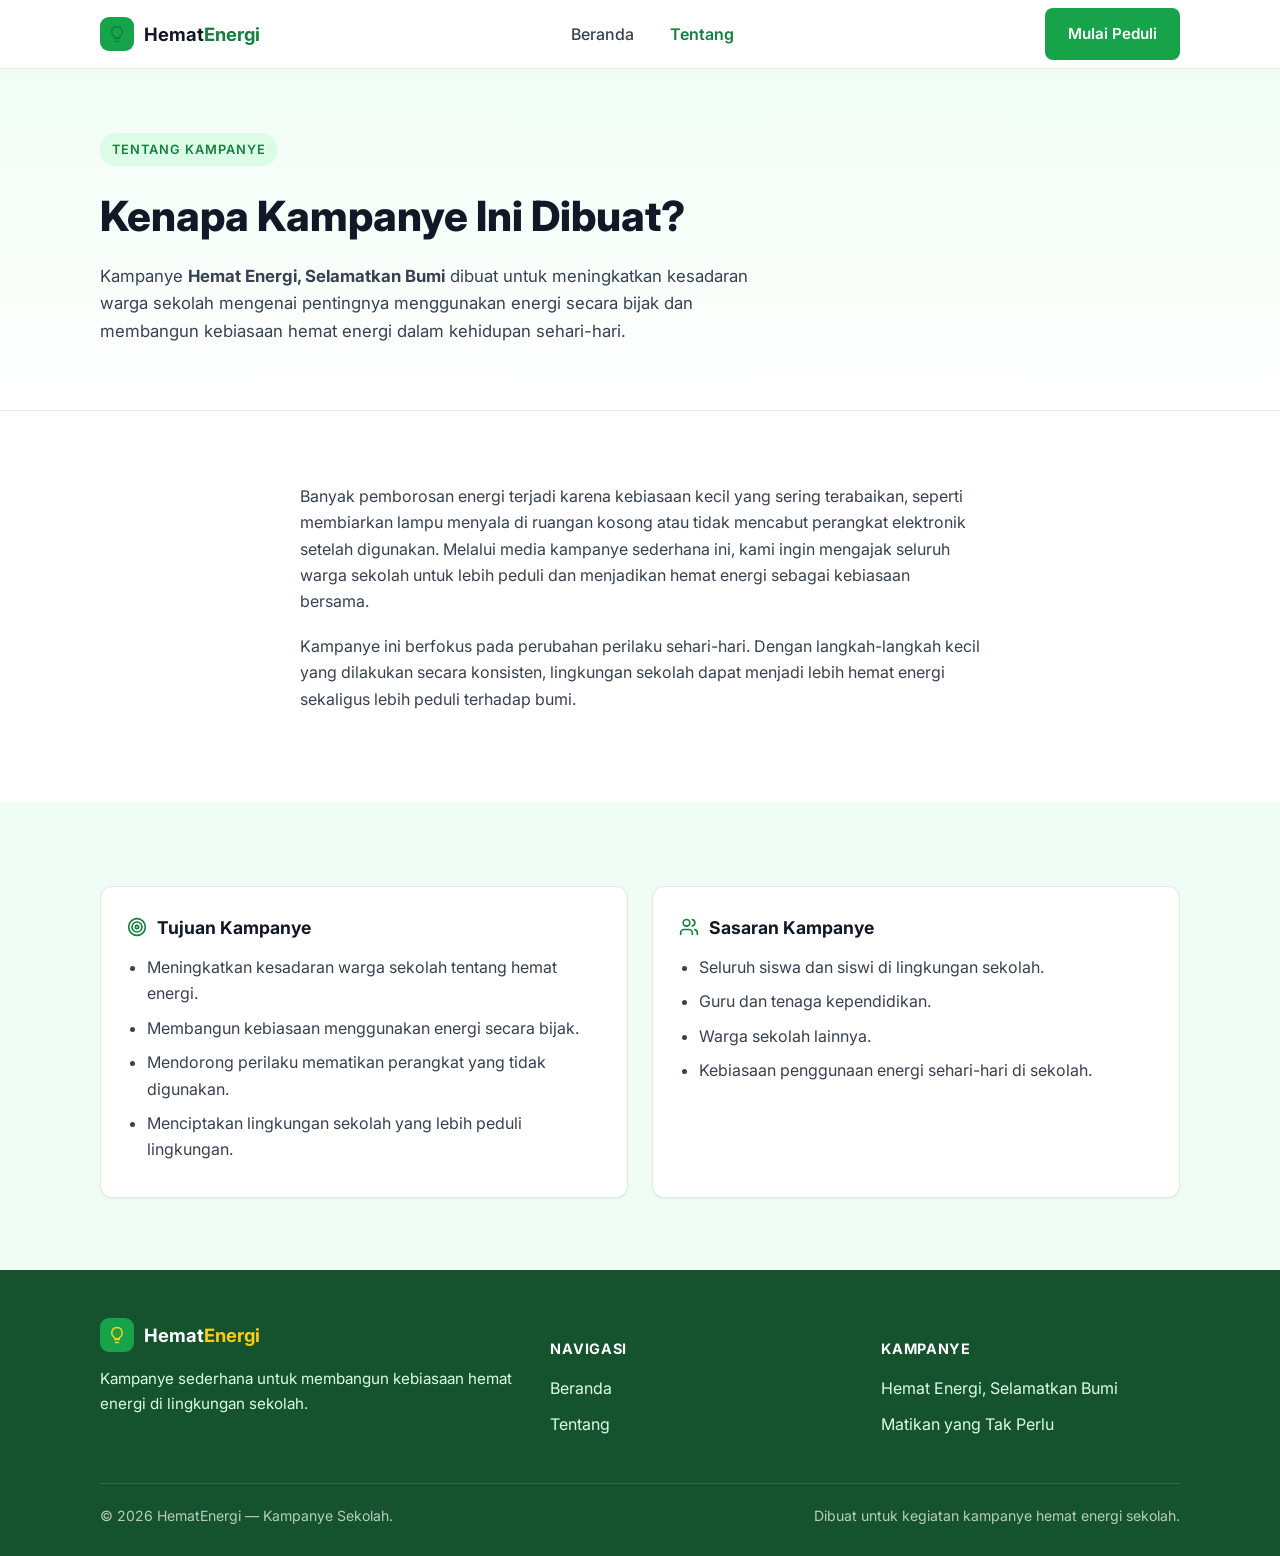
==== tentang.html @ 04ebcbec "first commit" ====
<!DOCTYPE html>
<html lang="id">
  <head>
    <meta charset="UTF-8" />
    <meta name="viewport" content="width=device-width, initial-scale=1.0" />
    <title>Tentang — Hemat Energi, Selamatkan Bumi</title>
    <meta
      name="description"
      content="Tentang kampanye Hemat Energi, Selamatkan Bumi: tujuan, sasaran, dan identitas pembuat kampanye hemat energi di lingkungan sekolah."
    />
    <meta name="theme-color" content="#15803d" />
    <link rel="preconnect" href="https://fonts.googleapis.com" />
    <link rel="preconnect" href="https://fonts.gstatic.com" crossorigin />
    <link
      href="https://fonts.googleapis.com/css2?family=Inter:wght@400;500;600;700;800&display=swap"
      rel="stylesheet"
    />
    <link rel="stylesheet" href="css/style.css" />
  </head>
  <body>
    <!-- ===================== NAVBAR ===================== -->
    <header class="navbar">
      <div class="container navbar__inner">
        <a class="brand" href="index.html" aria-label="HematEnergi - Beranda">
          <span class="brand__mark" aria-hidden="true">
            <svg viewBox="0 0 24 24" fill="none" stroke="currentColor" stroke-width="2" stroke-linecap="round" stroke-linejoin="round">
              <path d="M9 18h6" /><path d="M10 22h4" />
              <path d="M12 2a7 7 0 0 0-4 12.7c.6.5 1 1.3 1 2.1V17h6v-.2c0-.8.4-1.6 1-2.1A7 7 0 0 0 12 2Z" />
            </svg>
          </span>
          <strong>Hemat<span>Energi</span></strong>
        </a>

        <nav aria-label="Navigasi utama">
          <ul class="nav-links" id="navLinks">
            <li><a href="index.html">Beranda</a></li>
            <li><a href="tentang.html" class="is-active">Tentang</a></li>
          </ul>
        </nav>

        <div class="nav-actions">
          <a href="index.html#kampanye" class="btn btn--primary">Mulai Peduli</a>
          <button
            class="nav-toggle"
            aria-label="Buka menu navigasi"
            aria-controls="navLinks"
            aria-expanded="false"
          >
            <span></span>
            <span></span>
            <span></span>
          </button>
        </div>
      </div>
    </header>

    <main>
      <!-- ===================== PAGE HEADER ===================== -->
      <section class="page-header">
        <div class="container reveal">
          <span class="eyebrow">Tentang Kampanye</span>
          <h1>Kenapa Kampanye Ini Dibuat?</h1>
          <p>
            Kampanye <strong>Hemat Energi, Selamatkan Bumi</strong> dibuat untuk
            meningkatkan kesadaran warga sekolah mengenai pentingnya menggunakan
            energi secara bijak dan membangun kebiasaan hemat energi dalam
            kehidupan sehari-hari.
          </p>
        </div>
      </section>

      <!-- ===================== DESKRIPSI ===================== -->
      <section class="section">
        <div class="container prose reveal" style="max-width: 72ch;">
          <p>
            Banyak pemborosan energi terjadi karena kebiasaan kecil yang sering
            terabaikan, seperti membiarkan lampu menyala di ruangan kosong atau
            tidak mencabut perangkat elektronik setelah digunakan. Melalui media
            kampanye sederhana ini, kami ingin mengajak seluruh warga sekolah
            untuk lebih peduli dan menjadikan hemat energi sebagai kebiasaan
            bersama.
          </p>
          <p>
            Kampanye ini berfokus pada perubahan perilaku sehari-hari. Dengan
            langkah-langkah kecil yang dilakukan secara konsisten, lingkungan
            sekolah dapat menjadi lebih hemat energi sekaligus lebih peduli
            terhadap bumi.
          </p>
        </div>
      </section>

      <!-- ===================== TUJUAN & SASARAN ===================== -->
      <section class="section section--muted" style="padding-top: 0;">
        <div class="container" style="padding-top: 72px;">
          <div class="about__grid">
            <div class="panel reveal">
              <h3>
                <svg viewBox="0 0 24 24" fill="none" stroke="currentColor" stroke-width="2" stroke-linecap="round" stroke-linejoin="round" aria-hidden="true">
                  <circle cx="12" cy="12" r="10" />
                  <circle cx="12" cy="12" r="6" />
                  <circle cx="12" cy="12" r="2" />
                </svg>
                Tujuan Kampanye
              </h3>
              <ul>
                <li>Meningkatkan kesadaran warga sekolah tentang hemat energi.</li>
                <li>Membangun kebiasaan menggunakan energi secara bijak.</li>
                <li>Mendorong perilaku mematikan perangkat yang tidak digunakan.</li>
                <li>Menciptakan lingkungan sekolah yang lebih peduli lingkungan.</li>
              </ul>
            </div>

            <div class="panel reveal">
              <h3>
                <svg viewBox="0 0 24 24" fill="none" stroke="currentColor" stroke-width="2" stroke-linecap="round" stroke-linejoin="round" aria-hidden="true">
                  <path d="M16 21v-2a4 4 0 0 0-4-4H6a4 4 0 0 0-4 4v2" />
                  <circle cx="9" cy="7" r="4" />
                  <path d="M22 21v-2a4 4 0 0 0-3-3.87" />
                  <path d="M16 3.13a4 4 0 0 1 0 7.75" />
                </svg>
                Sasaran Kampanye
              </h3>
              <ul>
                <li>Seluruh siswa dan siswi di lingkungan sekolah.</li>
                <li>Guru dan tenaga kependidikan.</li>
                <li>Warga sekolah lainnya.</li>
                <li>Kebiasaan penggunaan energi sehari-hari di sekolah.</li>
              </ul>
            </div>
          </div>
      </section>
    </main>

    <!-- ===================== FOOTER ===================== -->
    <footer class="footer">
      <div class="container">
        <div class="footer__grid">
          <div>
            <a class="brand" href="index.html">
              <span class="brand__mark" aria-hidden="true">
                <svg viewBox="0 0 24 24" fill="none" stroke="currentColor" stroke-width="2" stroke-linecap="round" stroke-linejoin="round">
                  <path d="M9 18h6" /><path d="M10 22h4" />
                  <path d="M12 2a7 7 0 0 0-4 12.7c.6.5 1 1.3 1 2.1V17h6v-.2c0-.8.4-1.6 1-2.1A7 7 0 0 0 12 2Z" />
                </svg>
              </span>
              <strong>Hemat<span>Energi</span></strong>
            </a>
            <p class="footer__about">
              Kampanye sederhana untuk membangun kebiasaan hemat energi di
              lingkungan sekolah.
            </p>
          </div>

          <div>
            <h4>Navigasi</h4>
            <ul>
              <li><a href="index.html">Beranda</a></li>
              <li><a href="tentang.html">Tentang</a></li>
            </ul>
          </div>

          <div>
            <h4>Kampanye</h4>
            <ul>
              <li>Hemat Energi, Selamatkan Bumi</li>
              <li>Matikan yang Tak Perlu</li>
            </ul>
          </div>
        </div>

        <div class="footer__bottom">
          <span>&copy; <span data-year>2026</span> HematEnergi — Kampanye Sekolah.</span>
          <span>Dibuat untuk kegiatan kampanye hemat energi sekolah.</span>
        </div>
      </div>
    </footer>

    <script src="js/script.js"></script>
  </body>
</html>
---- css/style.css ----
/* =========================================================
   Hemat Energi, Selamatkan Bumi — Fase 1
   Stylesheet utama
   ========================================================= */

/* ---------- Design Tokens ---------- */
:root {
  --green-900: #14532d;
  --green-700: #15803d;
  --green-600: #16a34a;
  --green-100: #dcfce7;
  --green-50: #f0fdf4;

  --yellow-500: #eab308;
  --yellow-400: #facc15;
  --yellow-100: #fef9c3;

  --white: #ffffff;
  --ink-900: #111827;
  --ink-700: #374151;
  --ink-500: #6b7280;
  --line: #e5e7eb;

  --radius: 12px;
  --radius-sm: 8px;
  --shadow-sm: 0 1px 2px rgba(17, 24, 39, 0.06);
  --shadow-md: 0 6px 18px rgba(17, 24, 39, 0.08);

  --container: 1120px;
  --font: "Inter", system-ui, -apple-system, "Segoe UI", Roboto, Helvetica, Arial, sans-serif;
}

/* ---------- Reset ---------- */
*,
*::before,
*::after {
  box-sizing: border-box;
}

html {
  scroll-behavior: smooth;
}

body {
  margin: 0;
  font-family: var(--font);
  color: var(--ink-900);
  background-color: var(--white);
  line-height: 1.65;
  -webkit-font-smoothing: antialiased;
}

img {
  max-width: 100%;
  height: auto;
  display: block;
}

a {
  color: inherit;
  text-decoration: none;
}

h1,
h2,
h3,
p {
  margin: 0;
}

/* ---------- Layout Helpers ---------- */
.container {
  width: 100%;
  max-width: var(--container);
  margin-inline: auto;
  padding-inline: 20px;
}

.section {
  padding-block: 72px;
}

.section--muted {
  background-color: var(--green-50);
}

.eyebrow {
  display: inline-block;
  font-size: 0.8rem;
  font-weight: 600;
  letter-spacing: 0.08em;
  text-transform: uppercase;
  color: var(--green-700);
  background-color: var(--green-100);
  padding: 6px 12px;
  border-radius: 999px;
  margin-bottom: 16px;
}

.section-title {
  font-size: clamp(1.5rem, 3vw, 2.1rem);
  font-weight: 700;
  color: var(--ink-900);
  line-height: 1.2;
}

.section-text {
  color: var(--ink-700);
  font-size: 1.02rem;
  max-width: 62ch;
}

/* ---------- Buttons ---------- */
.btn {
  display: inline-flex;
  align-items: center;
  justify-content: center;
  gap: 8px;
  font-weight: 600;
  font-size: 0.95rem;
  padding: 12px 22px;
  border-radius: var(--radius-sm);
  border: 1px solid transparent;
  cursor: pointer;
  transition: background-color 0.2s ease, color 0.2s ease,
    border-color 0.2s ease, transform 0.15s ease;
}

.btn--primary {
  background-color: var(--green-600);
  color: var(--white);
}

.btn--primary:hover {
  background-color: var(--green-700);
  transform: translateY(-1px);
}

.btn--accent {
  background-color: var(--yellow-400);
  color: var(--ink-900);
}

.btn--accent:hover {
  background-color: var(--yellow-500);
  transform: translateY(-1px);
}

.btn--ghost {
  background-color: transparent;
  color: var(--green-700);
  border-color: var(--green-600);
}

.btn--ghost:hover {
  background-color: var(--green-50);
}

/* ---------- Navbar ---------- */
.navbar {
  position: sticky;
  top: 0;
  z-index: 50;
  background-color: rgba(255, 255, 255, 0.92);
  backdrop-filter: saturate(160%) blur(6px);
  border-bottom: 1px solid var(--line);
}

.navbar__inner {
  display: flex;
  align-items: center;
  justify-content: space-between;
  height: 68px;
}

.brand {
  display: flex;
  align-items: center;
  gap: 10px;
  font-weight: 700;
  font-size: 1.15rem;
  color: var(--ink-900);
}

.brand__mark {
  display: inline-flex;
  align-items: center;
  justify-content: center;
  width: 34px;
  height: 34px;
  border-radius: 9px;
  background-color: var(--green-600);
  color: var(--white);
}

.brand__mark svg {
  width: 18px;
  height: 18px;
}

.brand strong {
  font-weight: 700;
}
.brand span {
  color: var(--green-700);
}

.nav-links {
  display: flex;
  align-items: center;
  gap: 8px;
  list-style: none;
  margin: 0;
  padding: 0;
}

.nav-links a {
  display: inline-block;
  padding: 8px 14px;
  border-radius: var(--radius-sm);
  font-weight: 500;
  color: var(--ink-700);
  transition: color 0.2s ease, background-color 0.2s ease;
}

.nav-links a:hover {
  color: var(--green-700);
  background-color: var(--green-50);
}

.nav-links a.is-active {
  color: var(--green-700);
  font-weight: 600;
}

.nav-actions {
  display: flex;
  align-items: center;
  gap: 12px;
}

/* Hamburger */
.nav-toggle {
  display: none;
  flex-direction: column;
  justify-content: center;
  gap: 5px;
  width: 42px;
  height: 42px;
  border: 1px solid var(--line);
  border-radius: var(--radius-sm);
  background-color: var(--white);
  cursor: pointer;
}

.nav-toggle span {
  display: block;
  width: 20px;
  height: 2px;
  margin-inline: auto;
  background-color: var(--ink-900);
  transition: transform 0.25s ease, opacity 0.2s ease;
}

/* ---------- Hero ---------- */
.hero {
  padding-block: 80px;
  background: linear-gradient(180deg, var(--green-50) 0%, var(--white) 100%);
}

.hero__grid {
  display: grid;
  grid-template-columns: 1.05fr 0.95fr;
  gap: 48px;
  align-items: center;
}

.hero__title {
  font-size: clamp(2rem, 4.5vw, 3rem);
  font-weight: 800;
  line-height: 1.12;
  letter-spacing: -0.01em;
  color: var(--ink-900);
}

.hero__title em {
  font-style: normal;
  color: var(--green-700);
}

.hero__tagline {
  margin-top: 18px;
  font-size: 1.1rem;
  font-weight: 600;
  color: var(--green-700);
}

.hero__desc {
  margin-top: 14px;
  font-size: 1.05rem;
  color: var(--ink-700);
  max-width: 54ch;
}

.hero__actions {
  margin-top: 28px;
  display: flex;
  flex-wrap: wrap;
  gap: 14px;
}

.hero__media {
  position: relative;
}

.hero__media img {
  width: 100%;
  border-radius: var(--radius);
  box-shadow: var(--shadow-md);
  object-fit: cover;
  aspect-ratio: 4 / 3;
}

.hero__badge {
  position: absolute;
  left: 18px;
  bottom: 18px;
  display: flex;
  align-items: center;
  gap: 10px;
  background-color: var(--white);
  border: 1px solid var(--line);
  border-radius: var(--radius-sm);
  padding: 10px 14px;
  box-shadow: var(--shadow-sm);
  font-size: 0.9rem;
  font-weight: 600;
  color: var(--ink-900);
}

.hero__badge .dot {
  width: 10px;
  height: 10px;
  border-radius: 50%;
  background-color: var(--yellow-400);
}

/* ---------- Info / Why ---------- */
.info__grid {
  display: grid;
  grid-template-columns: 0.9fr 1.1fr;
  gap: 48px;
  align-items: center;
}

.info__media img {
  width: 100%;
  border-radius: var(--radius);
  box-shadow: var(--shadow-sm);
  object-fit: cover;
  aspect-ratio: 4 / 3;
}

.info__body .section-title {
  margin-bottom: 16px;
}

/* Simple value cards (perilaku, bukan data) */
.cards {
  display: grid;
  grid-template-columns: repeat(3, 1fr);
  gap: 20px;
  margin-top: 44px;
}

.card {
  background-color: var(--white);
  border: 1px solid var(--line);
  border-radius: var(--radius);
  padding: 24px;
  box-shadow: var(--shadow-sm);
  transition: transform 0.2s ease, box-shadow 0.2s ease;
}

.card:hover {
  transform: translateY(-3px);
  box-shadow: var(--shadow-md);
}

.card__icon {
  display: inline-flex;
  align-items: center;
  justify-content: center;
  width: 44px;
  height: 44px;
  border-radius: 10px;
  background-color: var(--green-100);
  color: var(--green-700);
  margin-bottom: 14px;
}

.card__icon svg {
  width: 22px;
  height: 22px;
}

.card h3 {
  font-size: 1.05rem;
  font-weight: 700;
  margin-bottom: 6px;
}

.card p {
  color: var(--ink-500);
  font-size: 0.95rem;
}

/* ---------- CTA strip ---------- */
.cta {
  background-color: var(--green-700);
  color: var(--white);
  border-radius: var(--radius);
  padding: 44px;
  display: flex;
  align-items: center;
  justify-content: space-between;
  gap: 24px;
  flex-wrap: wrap;
}

.cta h2 {
  font-size: clamp(1.3rem, 2.5vw, 1.7rem);
  font-weight: 700;
}

.cta p {
  color: var(--green-100);
  margin-top: 6px;
  max-width: 48ch;
}

/* ---------- Page header (Tentang) ---------- */
.page-header {
  background: linear-gradient(180deg, var(--green-50) 0%, var(--white) 100%);
  padding-block: 64px;
  border-bottom: 1px solid var(--line);
}

.page-header h1 {
  font-size: clamp(1.8rem, 4vw, 2.6rem);
  font-weight: 800;
  color: var(--ink-900);
}

.page-header p {
  margin-top: 12px;
  color: var(--ink-700);
  font-size: 1.05rem;
  max-width: 60ch;
}

/* ---------- About content ---------- */
.prose h2 {
  font-size: 1.4rem;
  font-weight: 700;
  margin-bottom: 12px;
  color: var(--ink-900);
}

.prose p {
  color: var(--ink-700);
  margin-bottom: 18px;
}

.about__grid {
  display: grid;
  grid-template-columns: repeat(2, 1fr);
  gap: 24px;
  margin-top: 12px;
}

.panel {
  background-color: var(--white);
  border: 1px solid var(--line);
  border-radius: var(--radius);
  padding: 26px;
  box-shadow: var(--shadow-sm);
}

.panel h3 {
  display: flex;
  align-items: center;
  gap: 10px;
  font-size: 1.1rem;
  font-weight: 700;
  margin-bottom: 12px;
}

.panel h3 svg {
  width: 20px;
  height: 20px;
  color: var(--green-700);
}

.panel ul {
  margin: 0;
  padding-left: 20px;
  color: var(--ink-700);
}

.panel ul li {
  margin-bottom: 8px;
}

/* Identity table */
.identity {
  margin-top: 28px;
  border: 1px solid var(--line);
  border-radius: var(--radius);
  overflow: hidden;
}

.identity__head {
  background-color: var(--green-700);
  color: var(--white);
  padding: 16px 22px;
  font-weight: 700;
}

.identity dl {
  margin: 0;
  display: grid;
  grid-template-columns: 220px 1fr;
}

.identity dt,
.identity dd {
  margin: 0;
  padding: 14px 22px;
  border-top: 1px solid var(--line);
}

.identity dt {
  font-weight: 600;
  color: var(--ink-900);
  background-color: var(--green-50);
}

.identity dd {
  color: var(--ink-700);
}

/* ---------- Footer ---------- */
.footer {
  background-color: var(--green-900);
  color: var(--green-100);
  padding-block: 48px 28px;
}

.footer__grid {
  display: grid;
  grid-template-columns: 1.4fr 1fr 1fr;
  gap: 32px;
}

.footer .brand {
  color: var(--white);
}

.footer .brand span {
  color: var(--yellow-400);
}

.footer__about {
  margin-top: 14px;
  color: var(--green-100);
  max-width: 42ch;
  font-size: 0.95rem;
}

.footer h4 {
  color: var(--white);
  font-size: 0.9rem;
  letter-spacing: 0.05em;
  text-transform: uppercase;
  margin-bottom: 14px;
}

.footer ul {
  list-style: none;
  margin: 0;
  padding: 0;
}

.footer ul li {
  margin-bottom: 10px;
}

.footer ul a {
  color: var(--green-100);
  transition: color 0.2s ease;
}

.footer ul a:hover {
  color: var(--yellow-400);
}

.footer__bottom {
  margin-top: 36px;
  padding-top: 20px;
  border-top: 1px solid rgba(255, 255, 255, 0.12);
  display: flex;
  align-items: center;
  justify-content: space-between;
  gap: 12px;
  flex-wrap: wrap;
  font-size: 0.88rem;
  color: rgba(255, 255, 255, 0.7);
}

/* ---------- Subtle reveal animation ---------- */
.reveal {
  opacity: 0;
  transform: translateY(16px);
  transition: opacity 0.6s ease, transform 0.6s ease;
}

.reveal.is-visible {
  opacity: 1;
  transform: none;
}

@media (prefers-reduced-motion: reduce) {
  html {
    scroll-behavior: auto;
  }
  .reveal {
    opacity: 1;
    transform: none;
    transition: none;
  }
}

/* =========================================================
   Responsive
   ========================================================= */
@media (max-width: 900px) {
  .hero__grid,
  .info__grid {
    grid-template-columns: 1fr;
    gap: 36px;
  }

  .info__media {
    order: -1;
  }

  .cards {
    grid-template-columns: 1fr 1fr;
  }

  .footer__grid {
    grid-template-columns: 1fr 1fr;
  }
}

@media (max-width: 720px) {
  .nav-toggle {
    display: flex;
  }

  .nav-links {
    position: absolute;
    top: 68px;
    left: 0;
    right: 0;
    flex-direction: column;
    align-items: stretch;
    gap: 4px;
    background-color: var(--white);
    border-bottom: 1px solid var(--line);
    padding: 12px 20px 18px;
    box-shadow: var(--shadow-md);
    display: none;
  }

  .nav-links.is-open {
    display: flex;
  }

  .nav-links a {
    padding: 12px 14px;
  }

  /* Keep CTA button visible in navbar but hide on very small screens */
  .nav-actions .btn {
    padding: 10px 16px;
    font-size: 0.9rem;
  }
}

@media (max-width: 560px) {
  .section {
    padding-block: 52px;
  }

  .cards,
  .about__grid,
  .footer__grid {
    grid-template-columns: 1fr;
  }

  .identity dl {
    grid-template-columns: 1fr;
  }

  .identity dt {
    border-top: 1px solid var(--line);
  }

  .identity dd {
    border-top: none;
    padding-top: 4px;
  }

  .cta {
    padding: 28px;
  }

  .hero__actions {
    width: 100%;
  }

  .hero__actions .btn {
    flex: 1 1 auto;
  }
}
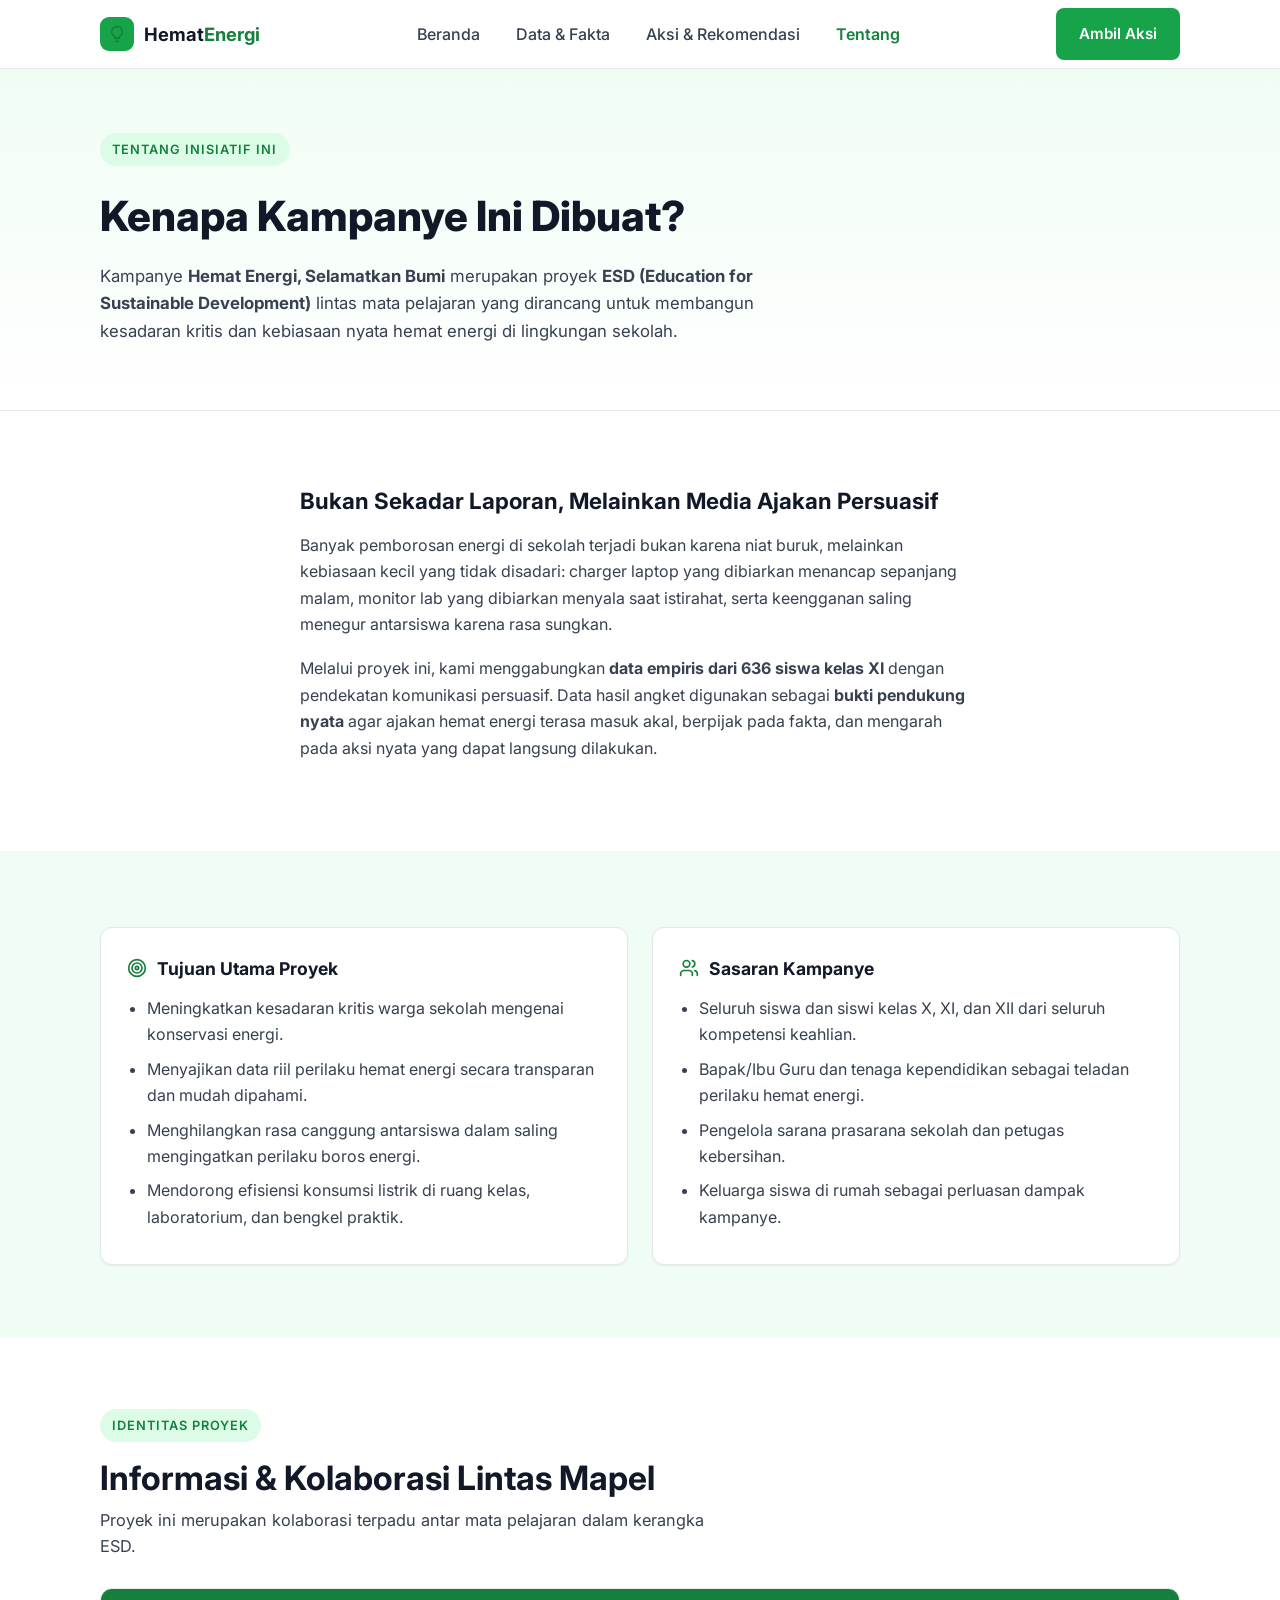
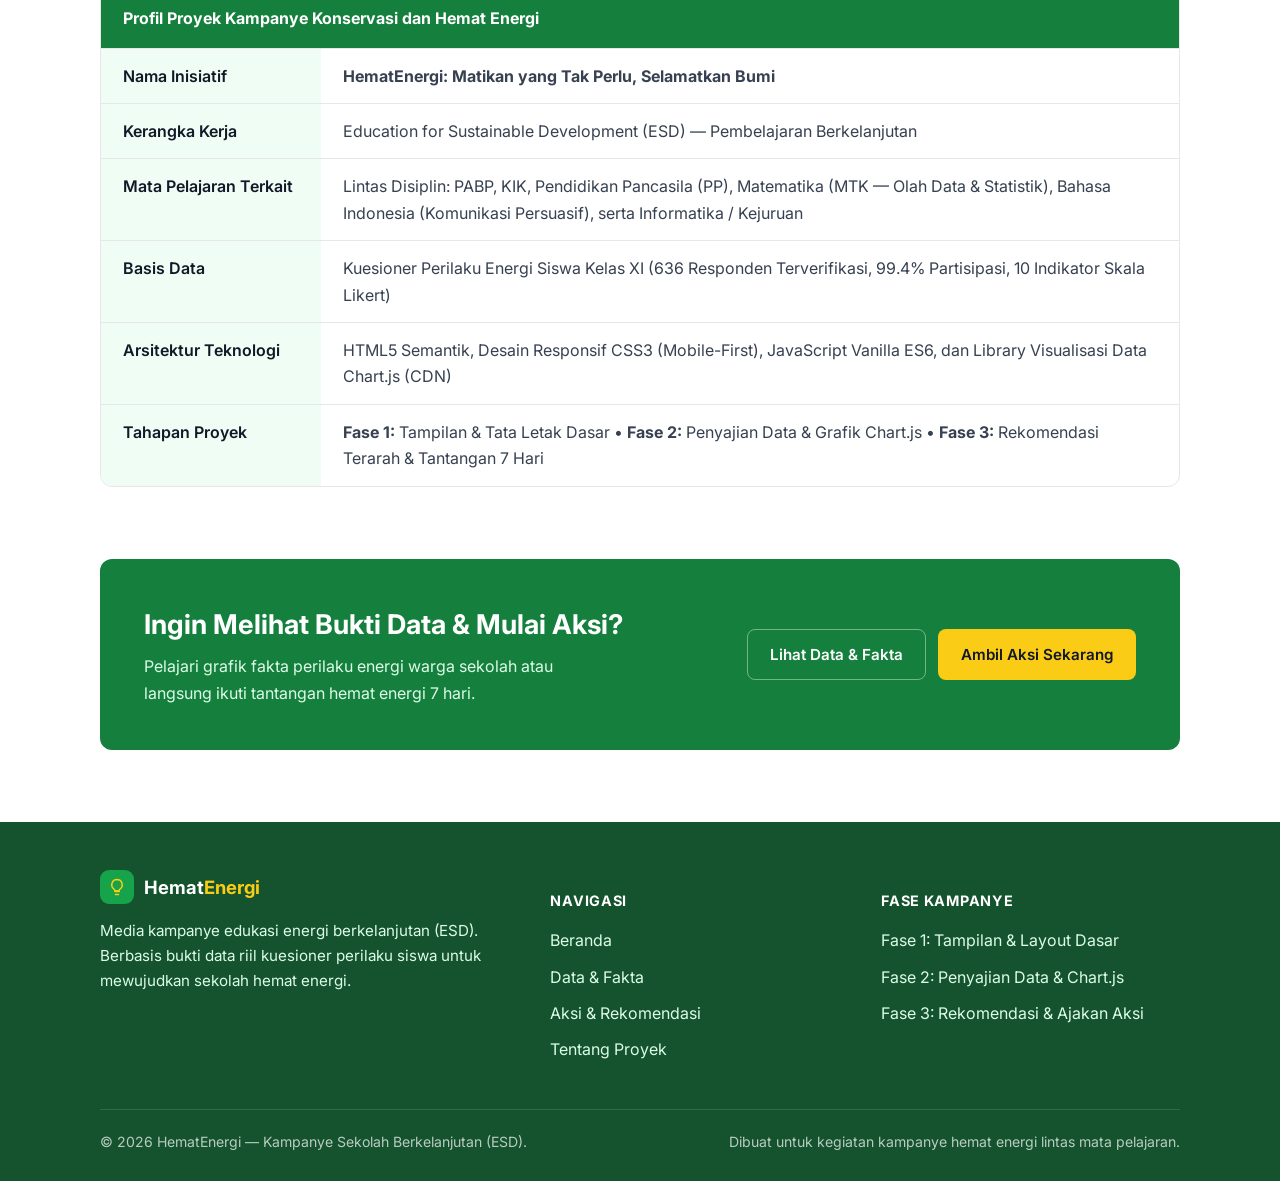
==== commit cf978ba9: "Update kampanye hemat energi" ====
--- a/tentang.html
+++ b/tentang.html
@@ -6,7 +6,7 @@
     <title>Tentang — Hemat Energi, Selamatkan Bumi</title>
     <meta
       name="description"
-      content="Tentang kampanye Hemat Energi, Selamatkan Bumi: tujuan, sasaran, dan identitas pembuat kampanye hemat energi di lingkungan sekolah."
+      content="Tentang kampanye Hemat Energi, Selamatkan Bumi: latar belakang proyek ESD, mata pelajaran lintas disiplin, tujuan, dan identitas proyek sekolah."
     />
     <meta name="theme-color" content="#15803d" />
     <link rel="preconnect" href="https://fonts.googleapis.com" />
@@ -24,7 +24,8 @@
         <a class="brand" href="index.html" aria-label="HematEnergi - Beranda">
           <span class="brand__mark" aria-hidden="true">
             <svg viewBox="0 0 24 24" fill="none" stroke="currentColor" stroke-width="2" stroke-linecap="round" stroke-linejoin="round">
-              <path d="M9 18h6" /><path d="M10 22h4" />
+              <path d="M9 18h6" />
+              <path d="M10 22h4" />
               <path d="M12 2a7 7 0 0 0-4 12.7c.6.5 1 1.3 1 2.1V17h6v-.2c0-.8.4-1.6 1-2.1A7 7 0 0 0 12 2Z" />
             </svg>
           </span>
@@ -34,12 +35,14 @@
         <nav aria-label="Navigasi utama">
           <ul class="nav-links" id="navLinks">
             <li><a href="index.html">Beranda</a></li>
+            <li><a href="data.html">Data &amp; Fakta</a></li>
+            <li><a href="aksi.html">Aksi &amp; Rekomendasi</a></li>
             <li><a href="tentang.html" class="is-active">Tentang</a></li>
           </ul>
         </nav>
 
         <div class="nav-actions">
-          <a href="index.html#kampanye" class="btn btn--primary">Mulai Peduli</a>
+          <a href="aksi.html" class="btn btn--primary">Ambil Aksi</a>
           <button
             class="nav-toggle"
             aria-label="Buka menu navigasi"
@@ -58,13 +61,12 @@
       <!-- ===================== PAGE HEADER ===================== -->
       <section class="page-header">
         <div class="container reveal">
-          <span class="eyebrow">Tentang Kampanye</span>
+          <span class="eyebrow">Tentang Inisiatif Ini</span>
           <h1>Kenapa Kampanye Ini Dibuat?</h1>
           <p>
-            Kampanye <strong>Hemat Energi, Selamatkan Bumi</strong> dibuat untuk
-            meningkatkan kesadaran warga sekolah mengenai pentingnya menggunakan
-            energi secara bijak dan membangun kebiasaan hemat energi dalam
-            kehidupan sehari-hari.
+            Kampanye <strong>Hemat Energi, Selamatkan Bumi</strong> merupakan proyek 
+            <strong>ESD (Education for Sustainable Development)</strong> lintas mata pelajaran 
+            yang dirancang untuk membangun kesadaran kritis dan kebiasaan nyata hemat energi di lingkungan sekolah.
           </p>
         </div>
       </section>
@@ -72,26 +74,24 @@
       <!-- ===================== DESKRIPSI ===================== -->
       <section class="section">
         <div class="container prose reveal" style="max-width: 72ch;">
+          <h2>Bukan Sekadar Laporan, Melainkan Media Ajakan Persuasif</h2>
           <p>
-            Banyak pemborosan energi terjadi karena kebiasaan kecil yang sering
-            terabaikan, seperti membiarkan lampu menyala di ruangan kosong atau
-            tidak mencabut perangkat elektronik setelah digunakan. Melalui media
-            kampanye sederhana ini, kami ingin mengajak seluruh warga sekolah
-            untuk lebih peduli dan menjadikan hemat energi sebagai kebiasaan
-            bersama.
+            Banyak pemborosan energi di sekolah terjadi bukan karena niat buruk, melainkan kebiasaan kecil 
+            yang tidak disadari: charger laptop yang dibiarkan menancap sepanjang malam, monitor lab 
+            yang dibiarkan menyala saat istirahat, serta keengganan saling menegur antarsiswa karena rasa sungkan.
           </p>
           <p>
-            Kampanye ini berfokus pada perubahan perilaku sehari-hari. Dengan
-            langkah-langkah kecil yang dilakukan secara konsisten, lingkungan
-            sekolah dapat menjadi lebih hemat energi sekaligus lebih peduli
-            terhadap bumi.
+            Melalui proyek ini, kami menggabungkan <strong>data empiris dari 636 siswa kelas XI</strong> 
+            dengan pendekatan komunikasi persuasif. Data hasil angket digunakan sebagai 
+            <strong>bukti pendukung nyata</strong> agar ajakan hemat energi terasa masuk akal, 
+            berpijak pada fakta, dan mengarah pada aksi nyata yang dapat langsung dilakukan.
           </p>
         </div>
       </section>
 
       <!-- ===================== TUJUAN & SASARAN ===================== -->
       <section class="section section--muted" style="padding-top: 0;">
-        <div class="container" style="padding-top: 72px;">
+        <div class="container" style="padding-top: 64px;">
           <div class="about__grid">
             <div class="panel reveal">
               <h3>
@@ -100,13 +100,13 @@
                   <circle cx="12" cy="12" r="6" />
                   <circle cx="12" cy="12" r="2" />
                 </svg>
-                Tujuan Kampanye
+                Tujuan Utama Proyek
               </h3>
               <ul>
-                <li>Meningkatkan kesadaran warga sekolah tentang hemat energi.</li>
-                <li>Membangun kebiasaan menggunakan energi secara bijak.</li>
-                <li>Mendorong perilaku mematikan perangkat yang tidak digunakan.</li>
-                <li>Menciptakan lingkungan sekolah yang lebih peduli lingkungan.</li>
+                <li>Meningkatkan kesadaran kritis warga sekolah mengenai konservasi energi.</li>
+                <li>Menyajikan data riil perilaku hemat energi secara transparan dan mudah dipahami.</li>
+                <li>Menghilangkan rasa canggung antarsiswa dalam saling mengingatkan perilaku boros energi.</li>
+                <li>Mendorong efisiensi konsumsi listrik di ruang kelas, laboratorium, dan bengkel praktik.</li>
               </ul>
             </div>
 
@@ -121,13 +121,84 @@
                 Sasaran Kampanye
               </h3>
               <ul>
-                <li>Seluruh siswa dan siswi di lingkungan sekolah.</li>
-                <li>Guru dan tenaga kependidikan.</li>
-                <li>Warga sekolah lainnya.</li>
-                <li>Kebiasaan penggunaan energi sehari-hari di sekolah.</li>
+                <li>Seluruh siswa dan siswi kelas X, XI, dan XII dari seluruh kompetensi keahlian.</li>
+                <li>Bapak/Ibu Guru dan tenaga kependidikan sebagai teladan perilaku hemat energi.</li>
+                <li>Pengelola sarana prasarana sekolah dan petugas kebersihan.</li>
+                <li>Keluarga siswa di rumah sebagai perluasan dampak kampanye.</li>
               </ul>
             </div>
           </div>
+        </div>
+      </section>
+
+      <!-- ===================== IDENTITAS PROYEK SISWA ===================== -->
+      <section class="section">
+        <div class="container">
+          <div class="reveal" style="max-width: 65ch; margin-bottom: 24px;">
+            <span class="eyebrow">Identitas Proyek</span>
+            <h2 class="section-title">Informasi &amp; Kolaborasi Lintas Mapel</h2>
+            <p class="section-text" style="margin-top: 8px;">
+              Proyek ini merupakan kolaborasi terpadu antar mata pelajaran dalam kerangka ESD.
+            </p>
+          </div>
+
+          <div class="identity reveal">
+            <div class="identity__head">
+              Profil Proyek Kampanye Konservasi dan Hemat Energi
+            </div>
+            <dl>
+              <dt>Nama Inisiatif</dt>
+              <dd><strong>HematEnergi: Matikan yang Tak Perlu, Selamatkan Bumi</strong></dd>
+
+              <dt>Kerangka Kerja</dt>
+              <dd>Education for Sustainable Development (ESD) &mdash; Pembelajaran Berkelanjutan</dd>
+
+              <dt>Mata Pelajaran Terkait</dt>
+              <dd>
+                Lintas Disiplin: PABP, KIK, Pendidikan Pancasila (PP), Matematika (MTK — Olah Data &amp; Statistik), Bahasa Indonesia (Komunikasi Persuasif), serta Informatika / Kejuruan
+              </dd>
+
+              <dt>Basis Data</dt>
+              <dd>
+                Kuesioner Perilaku Energi Siswa Kelas XI (636 Responden Terverifikasi, 99.4% Partisipasi, 10 Indikator Skala Likert)
+              </dd>
+
+              <dt>Arsitektur Teknologi</dt>
+              <dd>
+                HTML5 Semantik, Desain Responsif CSS3 (Mobile-First), JavaScript Vanilla ES6, dan Library Visualisasi Data Chart.js (CDN)
+              </dd>
+
+              <dt>Tahapan Proyek</dt>
+              <dd>
+                <strong>Fase 1:</strong> Tampilan &amp; Tata Letak Dasar &bull; 
+                <strong>Fase 2:</strong> Penyajian Data &amp; Grafik Chart.js &bull; 
+                <strong>Fase 3:</strong> Rekomendasi Terarah &amp; Tantangan 7 Hari
+              </dd>
+            </dl>
+          </div>
+        </div>
+      </section>
+
+      <!-- ===================== CTA ===================== -->
+      <section class="section" style="padding-top: 0;">
+        <div class="container">
+          <div class="cta reveal">
+            <div>
+              <h2>Ingin Melihat Bukti Data &amp; Mulai Aksi?</h2>
+              <p>
+                Pelajari grafik fakta perilaku energi warga sekolah atau langsung ikuti tantangan hemat energi 7 hari.
+              </p>
+            </div>
+            <div style="display: flex; gap: 12px; flex-wrap: wrap;">
+              <a href="data.html" class="btn btn--ghost" style="color: var(--white); border-color: rgba(255,255,255,0.4);">
+                Lihat Data &amp; Fakta
+              </a>
+              <a href="aksi.html" class="btn btn--accent">
+                Ambil Aksi Sekarang
+              </a>
+            </div>
+          </div>
+        </div>
       </section>
     </main>
 
@@ -146,8 +217,8 @@
               <strong>Hemat<span>Energi</span></strong>
             </a>
             <p class="footer__about">
-              Kampanye sederhana untuk membangun kebiasaan hemat energi di
-              lingkungan sekolah.
+              Media kampanye edukasi energi berkelanjutan (ESD). Berbasis bukti data riil 
+              kuesioner perilaku siswa untuk mewujudkan sekolah hemat energi.
             </p>
           </div>
 
@@ -155,22 +226,25 @@
             <h4>Navigasi</h4>
             <ul>
               <li><a href="index.html">Beranda</a></li>
-              <li><a href="tentang.html">Tentang</a></li>
+              <li><a href="data.html">Data &amp; Fakta</a></li>
+              <li><a href="aksi.html">Aksi &amp; Rekomendasi</a></li>
+              <li><a href="tentang.html">Tentang Proyek</a></li>
             </ul>
           </div>
 
           <div>
-            <h4>Kampanye</h4>
+            <h4>Fase Kampanye</h4>
             <ul>
-              <li>Hemat Energi, Selamatkan Bumi</li>
-              <li>Matikan yang Tak Perlu</li>
+              <li>Fase 1: Tampilan &amp; Layout Dasar</li>
+              <li>Fase 2: Penyajian Data &amp; Chart.js</li>
+              <li>Fase 3: Rekomendasi &amp; Ajakan Aksi</li>
             </ul>
           </div>
         </div>
 
         <div class="footer__bottom">
-          <span>&copy; <span data-year>2026</span> HematEnergi — Kampanye Sekolah.</span>
-          <span>Dibuat untuk kegiatan kampanye hemat energi sekolah.</span>
+          <span>&copy; <span data-year>2026</span> HematEnergi — Kampanye Sekolah Berkelanjutan (ESD).</span>
+          <span>Dibuat untuk kegiatan kampanye hemat energi lintas mata pelajaran.</span>
         </div>
       </div>
     </footer>
--- a/css/style.css
+++ b/css/style.css
@@ -735,3 +735,830 @@
     flex: 1 1 auto;
   }
 }
+
+/* =========================================================
+   Fase 2 & Fase 3 — Komponen Data, Fakta, & Aksi Rekomendasi
+   ========================================================= */
+
+/* ---------- Alur Kampanye Indicator ---------- */
+.campaign-flow {
+  display: grid;
+  grid-template-columns: repeat(3, 1fr);
+  gap: 16px;
+  margin-bottom: 40px;
+}
+
+.flow-step {
+  display: flex;
+  align-items: center;
+  gap: 12px;
+  padding: 14px 18px;
+  background-color: var(--white);
+  border: 1px solid var(--line);
+  border-radius: var(--radius-sm);
+  color: var(--ink-700);
+  font-size: 0.92rem;
+  font-weight: 500;
+  transition: all 0.2s ease;
+}
+
+.flow-step.is-current {
+  background-color: var(--green-50);
+  border-color: var(--green-600);
+  color: var(--green-900);
+  font-weight: 700;
+  box-shadow: var(--shadow-sm);
+}
+
+.flow-step__num {
+  display: inline-flex;
+  align-items: center;
+  justify-content: center;
+  width: 28px;
+  height: 28px;
+  border-radius: 50%;
+  background-color: var(--green-100);
+  color: var(--green-700);
+  font-size: 0.85rem;
+  font-weight: 700;
+  flex-shrink: 0;
+}
+
+.flow-step.is-current .flow-step__num {
+  background-color: var(--green-600);
+  color: var(--white);
+}
+
+/* ---------- Stat Cards (Fase 2) ---------- */
+.stat-grid {
+  display: grid;
+  grid-template-columns: repeat(4, 1fr);
+  gap: 20px;
+  margin-bottom: 48px;
+}
+
+.stat-card {
+  background-color: var(--white);
+  border: 1px solid var(--line);
+  border-radius: var(--radius);
+  padding: 24px;
+  box-shadow: var(--shadow-sm);
+  position: relative;
+  overflow: hidden;
+  transition: transform 0.2s ease, box-shadow 0.2s ease;
+}
+
+.stat-card::before {
+  content: "";
+  position: absolute;
+  top: 0;
+  left: 0;
+  right: 0;
+  height: 4px;
+  background-color: var(--green-600);
+}
+
+.stat-card--accent::before {
+  background-color: var(--yellow-400);
+}
+
+.stat-card:hover {
+  transform: translateY(-2px);
+  box-shadow: var(--shadow-md);
+}
+
+.stat-card__label {
+  font-size: 0.88rem;
+  font-weight: 600;
+  color: var(--ink-500);
+  text-transform: uppercase;
+  letter-spacing: 0.04em;
+  margin-bottom: 8px;
+}
+
+.stat-card__value {
+  font-size: clamp(2rem, 3.5vw, 2.5rem);
+  font-weight: 800;
+  color: var(--ink-900);
+  line-height: 1.1;
+  margin-bottom: 8px;
+}
+
+.stat-card__desc {
+  font-size: 0.88rem;
+  color: var(--ink-700);
+}
+
+/* ---------- Chart Grid & Wrappers (Fase 2) ---------- */
+.chart-grid {
+  display: grid;
+  grid-template-columns: repeat(2, 1fr);
+  gap: 28px;
+  margin-bottom: 36px;
+}
+
+.chart-grid--full {
+  grid-template-columns: 1fr;
+}
+
+.chart-card {
+  background-color: var(--white);
+  border: 1px solid var(--line);
+  border-radius: var(--radius);
+  padding: 26px;
+  box-shadow: var(--shadow-sm);
+  display: flex;
+  flex-direction: column;
+}
+
+.chart-card__header {
+  margin-bottom: 20px;
+}
+
+.chart-card__header h3 {
+  font-size: 1.2rem;
+  font-weight: 700;
+  color: var(--ink-900);
+  margin-bottom: 4px;
+}
+
+.chart-card__header p {
+  font-size: 0.92rem;
+  color: var(--ink-500);
+}
+
+.chart-wrapper {
+  position: relative;
+  width: 100%;
+  min-height: 300px;
+  max-height: 380px;
+  flex: 1;
+  display: flex;
+  align-items: center;
+  justify-content: center;
+}
+
+.chart-wrapper--tall {
+  min-height: 380px;
+  max-height: 480px;
+}
+
+.chart-caption {
+  margin-top: 20px;
+  padding: 14px 18px;
+  background-color: var(--green-50);
+  border-left: 4px solid var(--green-600);
+  border-radius: 0 var(--radius-sm) var(--radius-sm) 0;
+  font-size: 0.92rem;
+  color: var(--ink-700);
+  line-height: 1.55;
+  display: flex;
+  align-items: flex-start;
+  gap: 12px;
+}
+
+.chart-caption--warning {
+  background-color: #fffbeb;
+  border-left-color: var(--yellow-500);
+}
+
+.chart-caption svg {
+  width: 20px;
+  height: 20px;
+  flex-shrink: 0;
+  color: var(--green-700);
+  margin-top: 2px;
+}
+
+.chart-caption--warning svg {
+  color: #b45309;
+}
+
+/* ---------- Badges ---------- */
+.badge {
+  display: inline-flex;
+  align-items: center;
+  gap: 6px;
+  padding: 4px 10px;
+  border-radius: 999px;
+  font-size: 0.78rem;
+  font-weight: 600;
+  line-height: 1;
+}
+
+.badge--green {
+  background-color: var(--green-100);
+  color: var(--green-900);
+}
+
+.badge--yellow {
+  background-color: var(--yellow-100);
+  color: #854d0e;
+}
+
+.badge--amber {
+  background-color: #fef3c7;
+  color: #92400e;
+}
+
+.badge--blue {
+  background-color: #dbeafe;
+  color: #1e40af;
+}
+
+/* ---------- Data Table (Fase 2) ---------- */
+.table-container {
+  background-color: var(--white);
+  border: 1px solid var(--line);
+  border-radius: var(--radius);
+  overflow: hidden;
+  box-shadow: var(--shadow-sm);
+  margin-top: 28px;
+}
+
+.table-header {
+  padding: 20px 24px;
+  border-bottom: 1px solid var(--line);
+  display: flex;
+  align-items: center;
+  justify-content: space-between;
+  flex-wrap: wrap;
+  gap: 12px;
+}
+
+.table-header h3 {
+  font-size: 1.15rem;
+  font-weight: 700;
+}
+
+.table-responsive {
+  width: 100%;
+  overflow-x: auto;
+}
+
+.data-table {
+  width: 100%;
+  border-collapse: collapse;
+  text-align: left;
+  font-size: 0.92rem;
+}
+
+.data-table th,
+.data-table td {
+  padding: 14px 20px;
+  border-bottom: 1px solid var(--line);
+}
+
+.data-table th {
+  background-color: var(--green-50);
+  font-weight: 700;
+  color: var(--ink-900);
+  white-space: nowrap;
+}
+
+.data-table tbody tr:hover {
+  background-color: rgba(240, 253, 244, 0.4);
+}
+
+.data-table tbody tr:last-child td {
+  border-bottom: none;
+}
+
+.data-table .code-cell {
+  font-weight: 700;
+  color: var(--green-700);
+  white-space: nowrap;
+}
+
+.data-table .score-cell {
+  font-weight: 700;
+  color: var(--ink-900);
+}
+
+/* ---------- Filter Tabs (Fase 2) ---------- */
+.tabs {
+  display: inline-flex;
+  gap: 6px;
+  background-color: var(--green-50);
+  padding: 6px;
+  border-radius: var(--radius-sm);
+  border: 1px solid var(--line);
+  margin-bottom: 24px;
+}
+
+.tab-btn {
+  padding: 8px 16px;
+  border-radius: 6px;
+  border: none;
+  background: transparent;
+  font-size: 0.9rem;
+  font-weight: 600;
+  color: var(--ink-700);
+  cursor: pointer;
+  transition: all 0.2s ease;
+}
+
+.tab-btn:hover {
+  color: var(--green-700);
+}
+
+.tab-btn.is-active {
+  background-color: var(--white);
+  color: var(--green-700);
+  box-shadow: var(--shadow-sm);
+}
+
+/* ---------- Rekomendasi Konkret (Fase 3) ---------- */
+.rec-list {
+  display: flex;
+  flex-direction: column;
+  gap: 24px;
+  margin-top: 36px;
+}
+
+.rec-card {
+  background-color: var(--white);
+  border: 1px solid var(--line);
+  border-radius: var(--radius);
+  padding: 28px;
+  box-shadow: var(--shadow-sm);
+  display: grid;
+  grid-template-columns: auto 1fr;
+  gap: 24px;
+  transition: transform 0.2s ease, box-shadow 0.2s ease;
+}
+
+.rec-card:hover {
+  transform: translateY(-2px);
+  box-shadow: var(--shadow-md);
+}
+
+.rec-card__num {
+  width: 44px;
+  height: 44px;
+  border-radius: 12px;
+  background-color: var(--green-600);
+  color: var(--white);
+  display: flex;
+  align-items: center;
+  justify-content: center;
+  font-size: 1.25rem;
+  font-weight: 800;
+  flex-shrink: 0;
+}
+
+.rec-card__content h3 {
+  font-size: 1.2rem;
+  font-weight: 700;
+  color: var(--ink-900);
+  margin-bottom: 8px;
+}
+
+.rec-card__meta {
+  display: flex;
+  flex-wrap: wrap;
+  align-items: center;
+  gap: 10px;
+  margin-bottom: 14px;
+}
+
+.rec-card__data-evidence {
+  padding: 10px 14px;
+  background-color: var(--yellow-100);
+  border-radius: var(--radius-sm);
+  font-size: 0.88rem;
+  color: #713f12;
+  margin-bottom: 16px;
+  line-height: 1.5;
+}
+
+.rec-card__data-evidence strong {
+  color: #451a03;
+}
+
+.rec-card__actions {
+  margin: 0;
+  padding-left: 20px;
+  color: var(--ink-700);
+  font-size: 0.95rem;
+}
+
+.rec-card__actions li {
+  margin-bottom: 8px;
+}
+
+.rec-card__impact {
+  margin-top: 14px;
+  padding-top: 12px;
+  border-top: 1px dashed var(--line);
+  font-size: 0.88rem;
+  color: var(--green-700);
+  font-weight: 600;
+  display: flex;
+  align-items: center;
+  gap: 6px;
+}
+
+/* ---------- Interactive Challenge (Fase 3) ---------- */
+.challenge-box {
+  background-color: var(--white);
+  border: 1px solid var(--line);
+  border-radius: var(--radius);
+  padding: 32px;
+  box-shadow: var(--shadow-sm);
+  margin-top: 40px;
+}
+
+.challenge-box__header {
+  display: flex;
+  justify-content: space-between;
+  align-items: center;
+  flex-wrap: wrap;
+  gap: 16px;
+  margin-bottom: 24px;
+}
+
+.challenge-progress {
+  width: 100%;
+  margin-bottom: 28px;
+}
+
+.challenge-progress__info {
+  display: flex;
+  justify-content: space-between;
+  font-size: 0.9rem;
+  font-weight: 600;
+  margin-bottom: 8px;
+  color: var(--ink-700);
+}
+
+.challenge-progress__bar {
+  width: 100%;
+  height: 12px;
+  background-color: var(--line);
+  border-radius: 999px;
+  overflow: hidden;
+}
+
+.challenge-progress__fill {
+  height: 100%;
+  background-color: var(--green-600);
+  width: 0%;
+  transition: width 0.3s ease;
+  border-radius: 999px;
+}
+
+.challenge-list {
+  display: grid;
+  grid-template-columns: 1fr;
+  gap: 14px;
+}
+
+.challenge-item {
+  display: flex;
+  align-items: flex-start;
+  gap: 14px;
+  padding: 16px;
+  border: 1px solid var(--line);
+  border-radius: var(--radius-sm);
+  background-color: var(--white);
+  cursor: pointer;
+  transition: all 0.2s ease;
+  user-select: none;
+}
+
+.challenge-item:hover {
+  background-color: var(--green-50);
+  border-color: var(--green-600);
+}
+
+.challenge-item.is-completed {
+  background-color: var(--green-50);
+  border-color: var(--green-600);
+}
+
+.challenge-item input[type="checkbox"] {
+  width: 20px;
+  height: 20px;
+  margin-top: 3px;
+  accent-color: var(--green-600);
+  cursor: pointer;
+}
+
+.challenge-item__body {
+  flex: 1;
+}
+
+.challenge-item__day {
+  font-size: 0.78rem;
+  font-weight: 700;
+  text-transform: uppercase;
+  color: var(--green-700);
+  letter-spacing: 0.05em;
+  margin-bottom: 2px;
+}
+
+.challenge-item__title {
+  font-size: 1rem;
+  font-weight: 700;
+  color: var(--ink-900);
+  margin-bottom: 4px;
+}
+
+.challenge-item.is-completed .challenge-item__title {
+  text-decoration: line-through;
+  color: var(--ink-500);
+}
+
+.challenge-item__desc {
+  font-size: 0.9rem;
+  color: var(--ink-500);
+}
+
+/* ---------- Digital Commitment Pledge (Fase 3) ---------- */
+.pledge-grid {
+  display: grid;
+  grid-template-columns: 1fr 1fr;
+  gap: 32px;
+  align-items: start;
+  margin-top: 36px;
+}
+
+.pledge-form {
+  background-color: var(--white);
+  border: 1px solid var(--line);
+  border-radius: var(--radius);
+  padding: 28px;
+  box-shadow: var(--shadow-sm);
+}
+
+.form-group {
+  margin-bottom: 18px;
+}
+
+.form-group label {
+  display: block;
+  font-size: 0.92rem;
+  font-weight: 600;
+  color: var(--ink-900);
+  margin-bottom: 8px;
+}
+
+.form-control {
+  width: 100%;
+  padding: 12px 14px;
+  border: 1px solid var(--line);
+  border-radius: var(--radius-sm);
+  font-family: var(--font);
+  font-size: 0.95rem;
+  transition: border-color 0.2s ease;
+}
+
+.form-control:focus {
+  outline: none;
+  border-color: var(--green-600);
+  box-shadow: 0 0 0 3px rgba(22, 163, 74, 0.15);
+}
+
+.checkbox-options {
+  display: flex;
+  flex-direction: column;
+  gap: 10px;
+}
+
+.checkbox-option {
+  display: flex;
+  align-items: center;
+  gap: 10px;
+  font-size: 0.92rem;
+  color: var(--ink-700);
+  cursor: pointer;
+}
+
+.checkbox-option input {
+  accent-color: var(--green-600);
+  width: 17px;
+  height: 17px;
+}
+
+/* Rendered Pledge Card */
+.pledge-card {
+  background: linear-gradient(135deg, var(--green-900) 0%, var(--green-700) 100%);
+  color: var(--white);
+  border-radius: var(--radius);
+  padding: 32px;
+  box-shadow: var(--shadow-md);
+  position: relative;
+  overflow: hidden;
+}
+
+.pledge-card::after {
+  content: "";
+  position: absolute;
+  top: -40px;
+  right: -40px;
+  width: 160px;
+  height: 160px;
+  border-radius: 50%;
+  background: rgba(255, 255, 255, 0.05);
+  pointer-events: none;
+}
+
+.pledge-card__header {
+  display: flex;
+  justify-content: space-between;
+  align-items: center;
+  border-bottom: 1px solid rgba(255, 255, 255, 0.18);
+  padding-bottom: 16px;
+  margin-bottom: 20px;
+}
+
+.pledge-card__badge {
+  background-color: var(--yellow-400);
+  color: var(--ink-900);
+  font-size: 0.78rem;
+  font-weight: 700;
+  text-transform: uppercase;
+  padding: 4px 10px;
+  border-radius: 999px;
+  letter-spacing: 0.04em;
+}
+
+.pledge-card__name {
+  font-size: 1.6rem;
+  font-weight: 800;
+  color: var(--yellow-400);
+  margin-bottom: 4px;
+}
+
+.pledge-card__identity {
+  font-size: 0.92rem;
+  color: var(--green-100);
+  margin-bottom: 20px;
+}
+
+.pledge-card__text {
+  font-size: 1rem;
+  line-height: 1.6;
+  color: var(--white);
+  margin-bottom: 24px;
+}
+
+.pledge-card__actions-list {
+  background: rgba(0, 0, 0, 0.15);
+  padding: 16px 20px;
+  border-radius: var(--radius-sm);
+  margin-bottom: 20px;
+}
+
+.pledge-card__actions-list ul {
+  margin: 0;
+  padding-left: 18px;
+  font-size: 0.9rem;
+  color: var(--green-100);
+}
+
+.pledge-card__actions-list li {
+  margin-bottom: 6px;
+}
+
+.pledge-card__footer {
+  display: flex;
+  justify-content: space-between;
+  align-items: center;
+  font-size: 0.8rem;
+  color: rgba(255, 255, 255, 0.7);
+  border-top: 1px solid rgba(255, 255, 255, 0.15);
+  padding-top: 14px;
+}
+
+/* ---------- Tips Matrix Grid ---------- */
+.tips-grid {
+  display: grid;
+  grid-template-columns: repeat(3, 1fr);
+  gap: 24px;
+  margin-top: 36px;
+}
+
+.tip-card {
+  background-color: var(--white);
+  border: 1px solid var(--line);
+  border-radius: var(--radius);
+  padding: 24px;
+  box-shadow: var(--shadow-sm);
+}
+
+.tip-card__icon {
+  width: 44px;
+  height: 44px;
+  border-radius: 10px;
+  background-color: var(--green-100);
+  color: var(--green-700);
+  display: flex;
+  align-items: center;
+  justify-content: center;
+  margin-bottom: 16px;
+}
+
+.tip-card h3 {
+  font-size: 1.1rem;
+  font-weight: 700;
+  margin-bottom: 12px;
+}
+
+.tip-card ul {
+  margin: 0;
+  padding-left: 20px;
+  font-size: 0.92rem;
+  color: var(--ink-700);
+}
+
+.tip-card li {
+  margin-bottom: 8px;
+}
+
+/* ---------- Callout Box ---------- */
+.callout {
+  background-color: var(--green-50);
+  border: 1px solid var(--green-100);
+  border-radius: var(--radius);
+  padding: 24px;
+  margin-top: 28px;
+  display: flex;
+  align-items: flex-start;
+  gap: 16px;
+}
+
+.callout svg {
+  width: 24px;
+  height: 24px;
+  color: var(--green-700);
+  flex-shrink: 0;
+}
+
+.callout h4 {
+  font-size: 1rem;
+  font-weight: 700;
+  color: var(--green-900);
+  margin-bottom: 4px;
+}
+
+.callout p {
+  font-size: 0.92rem;
+  color: var(--ink-700);
+  margin: 0;
+}
+
+/* ---------- Responsive for Fase 2 & 3 ---------- */
+@media (max-width: 992px) {
+  .stat-grid {
+    grid-template-columns: repeat(2, 1fr);
+  }
+
+  .chart-grid {
+    grid-template-columns: 1fr;
+  }
+
+  .pledge-grid {
+    grid-template-columns: 1fr;
+  }
+
+  .tips-grid {
+    grid-template-columns: 1fr;
+  }
+
+  .campaign-flow {
+    grid-template-columns: 1fr;
+    gap: 8px;
+  }
+}
+
+@media (max-width: 640px) {
+  .stat-grid {
+    grid-template-columns: 1fr;
+  }
+
+  .rec-card {
+    grid-template-columns: 1fr;
+    gap: 16px;
+  }
+
+  .rec-card__num {
+    width: 36px;
+    height: 36px;
+    font-size: 1.1rem;
+  }
+
+  .chart-wrapper {
+    min-height: 260px;
+  }
+
+  .chart-card {
+    padding: 18px;
+  }
+
+  .challenge-box {
+    padding: 20px;
+  }
+}
+
